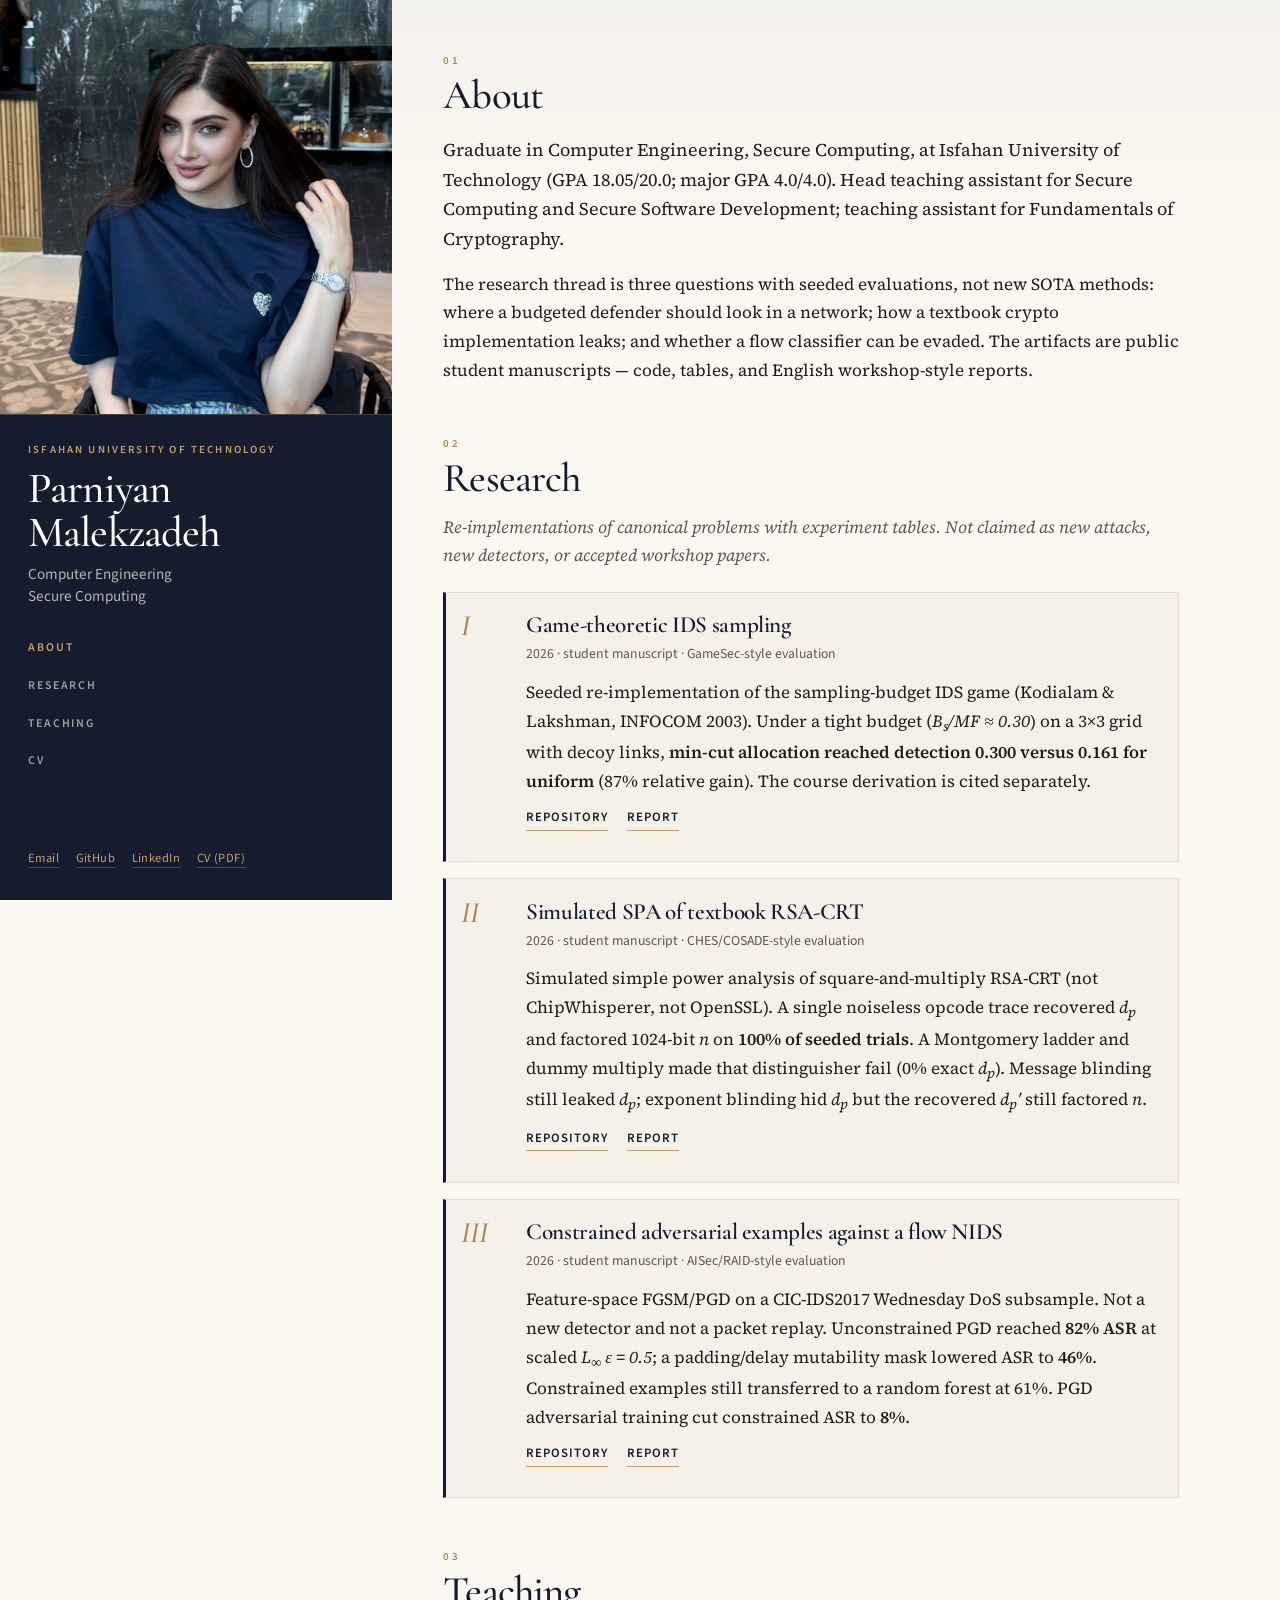
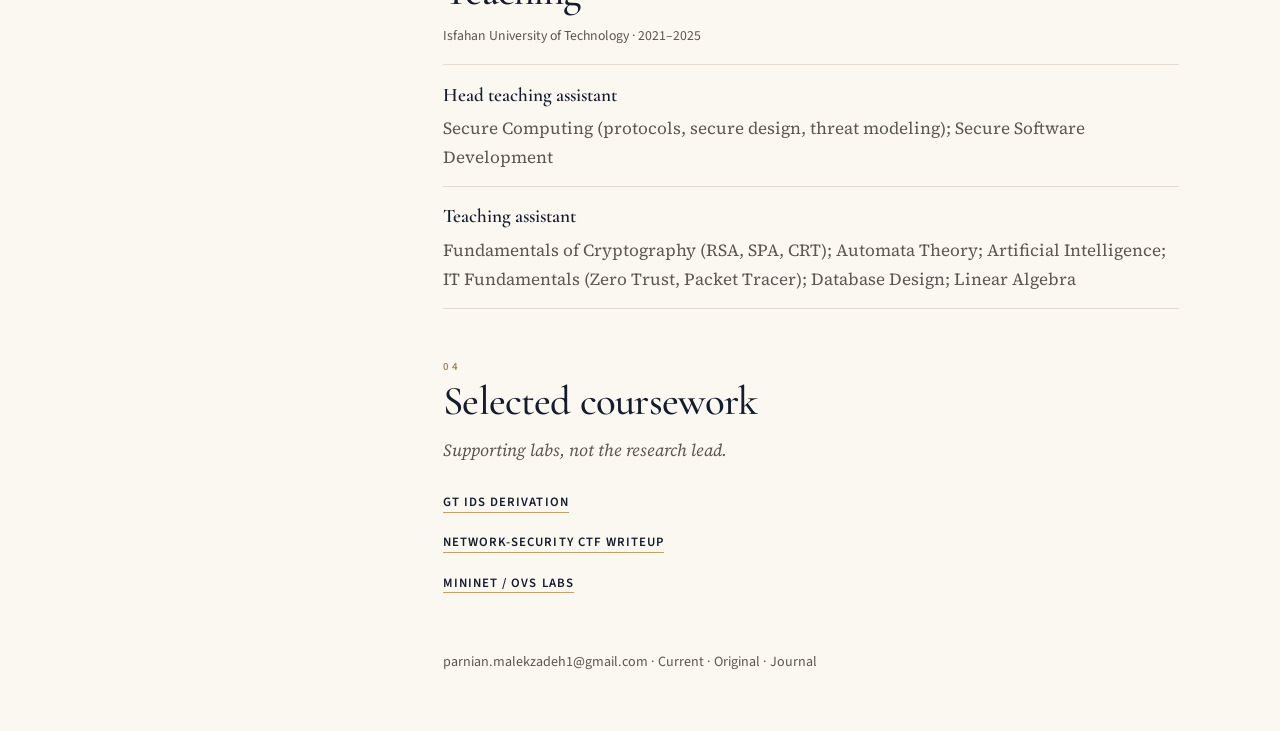
==== folio/index.html @ 90ff2d9d "Publish every homepage layout under its own path. Keep the current page at the root and leave the ea" ====
<!DOCTYPE html>
<html lang="en">
<head>
  <meta charset="utf-8">
  <meta name="viewport" content="width=device-width, initial-scale=1">
  <title>Parniyan Malekzadeh</title>
  <meta name="description" content="B.Sc. Computer Engineering (Secure Computing), Isfahan University of Technology. Research on budgeted IDS sampling, simulated SPA of RSA-CRT, and constrained adversarial examples against flow NIDS.">
  <meta name="robots" content="noindex">
  <link rel="canonical" href="https://parmalvar.github.io/folio/">
  <link rel="icon" href="favicon.svg" type="image/svg+xml">
  <link rel="preload" as="image" href="assets/portrait.jpg">
  <link rel="preload" href="assets/fonts/cormorant-garamond-500.woff2" as="font" type="font/woff2" crossorigin>
  <link rel="preload" href="assets/fonts/source-serif-4-400.woff2" as="font" type="font/woff2" crossorigin>
  <meta name="theme-color" content="#141c2e">
  <meta property="og:title" content="Parniyan Malekzadeh">
  <meta property="og:description" content="Network security and applied cryptography. Seeded evaluations, not new SOTA methods.">
  <meta property="og:url" content="https://parmalvar.github.io/folio/">
  <meta property="og:type" content="profile">
  <meta property="og:image" content="https://parmalvar.github.io/folio/assets/portrait.jpg">
  <link rel="stylesheet" href="styles.css">
  <script type="application/ld+json">
  {
    "@context": "https://schema.org",
    "@type": "Person",
    "name": "Parniyan Malekzadeh",
    "alternateName": "Parniyan Malekzadeh Varnousfaderani",
    "url": "https://parmalvar.github.io/",
    "image": "https://parmalvar.github.io/assets/portrait.jpg",
    "email": "mailto:parnian.malekzadeh1@gmail.com",
    "affiliation": {
      "@type": "CollegeOrUniversity",
      "name": "Isfahan University of Technology"
    },
    "sameAs": [
      "https://github.com/parmalvar",
      "https://www.linkedin.com/in/parniyanmalekzadeh"
    ]
  }
  </script>
</head>
<body>
  <a class="skip" href="#main">Skip to content</a>

  <div class="shell">
    <aside class="identity">
      <header class="mobile-bar">
        <a class="brand" href="#top">Parniyan Malekzadeh</a>
        <button class="nav-toggle" type="button" aria-expanded="false" aria-controls="site-nav">Menu</button>
      </header>

      <figure class="portrait" id="top">
        <img src="assets/portrait.jpg" width="640" height="640" alt="Portrait of Parniyan Malekzadeh">
      </figure>

      <div class="identity-body">
        <p class="kicker">Isfahan University of Technology</p>
        <h1>Parniyan Malekzadeh</h1>
        <p class="subtitle">Computer Engineering<br>Secure Computing</p>

        <nav id="site-nav" aria-label="Primary">
          <ul>
            <li><a href="#about">About</a></li>
            <li><a href="#research">Research</a></li>
            <li><a href="#teaching">Teaching</a></li>
            <li><a href="files/Parniyan_Malekzadeh_CV.pdf">CV</a></li>
          </ul>
        </nav>

        <ul class="contact">
          <li><a href="mailto:parnian.malekzadeh1@gmail.com">Email</a></li>
          <li><a href="https://github.com/parmalvar">GitHub</a></li>
          <li><a href="https://www.linkedin.com/in/parniyanmalekzadeh">LinkedIn</a></li>
          <li><a href="files/Parniyan_Malekzadeh_CV.pdf">CV (PDF)</a></li>
        </ul>
      </div>
    </aside>

    <div class="manuscript">
      <main id="main">
        <section id="about">
          <p class="section-index">01</p>
          <h2>About</h2>
          <p class="lead">
            Graduate in Computer Engineering, Secure Computing, at Isfahan University of Technology
            (GPA 18.05/20.0; major GPA 4.0/4.0). Head teaching assistant for Secure Computing and
            Secure Software Development; teaching assistant for Fundamentals of Cryptography.
          </p>
          <p>
            The research thread is three questions with seeded evaluations, not new SOTA methods:
            where a budgeted defender should look in a network; how a textbook crypto implementation
            leaks; and whether a flow classifier can be evaded. The artifacts are public student
            manuscripts — code, tables, and English workshop-style reports.
          </p>
        </section>

        <section id="research">
          <p class="section-index">02</p>
          <h2>Research</h2>
          <p class="note">
            Re-implementations of canonical problems with experiment tables. Not claimed as new
            attacks, new detectors, or accepted workshop papers.
          </p>

          <article class="entry">
            <p class="folio" aria-hidden="true">I</p>
            <div>
              <h3>Game-theoretic IDS sampling</h3>
              <p class="meta">2026 · student manuscript · GameSec-style evaluation</p>
              <p>
                Seeded re-implementation of the sampling-budget IDS game (Kodialam &amp; Lakshman, INFOCOM 2003).
                Under a tight budget (<em>B<sub>s</sub>/MF ≈ 0.30</em>) on a 3×3 grid with decoy links,
                <strong>min-cut allocation reached detection 0.300 versus 0.161 for uniform</strong>
                (87% relative gain). The course derivation is cited separately.
              </p>
              <p class="links">
                <a href="https://github.com/parmalvar/IDS-Sampling-Game">Repository</a>
                <a href="https://github.com/parmalvar/IDS-Sampling-Game/blob/main/report/report.pdf">Report</a>
              </p>
            </div>
          </article>

          <article class="entry">
            <p class="folio" aria-hidden="true">II</p>
            <div>
              <h3>Simulated SPA of textbook RSA-CRT</h3>
              <p class="meta">2026 · student manuscript · CHES/COSADE-style evaluation</p>
              <p>
                Simulated simple power analysis of square-and-multiply RSA-CRT (not ChipWhisperer, not OpenSSL).
                A single noiseless opcode trace recovered <em>d<sub>p</sub></em> and factored 1024-bit <em>n</em> on
                <strong>100% of seeded trials</strong>. A Montgomery ladder and dummy multiply made that
                distinguisher fail (0% exact <em>d<sub>p</sub></em>). Message blinding still leaked <em>d<sub>p</sub></em>;
                exponent blinding hid <em>d<sub>p</sub></em> but the recovered <em>d<sub>p</sub>′</em> still factored <em>n</em>.
              </p>
              <p class="links">
                <a href="https://github.com/parmalvar/RSA-CRT-SPA">Repository</a>
                <a href="https://github.com/parmalvar/RSA-CRT-SPA/blob/main/report/report.pdf">Report</a>
              </p>
            </div>
          </article>

          <article class="entry">
            <p class="folio" aria-hidden="true">III</p>
            <div>
              <h3>Constrained adversarial examples against a flow NIDS</h3>
              <p class="meta">2026 · student manuscript · AISec/RAID-style evaluation</p>
              <p>
                Feature-space FGSM/PGD on a CIC-IDS2017 Wednesday DoS subsample. Not a new detector and
                not a packet replay. Unconstrained PGD reached <strong>82% ASR</strong> at scaled
                <em>L<sub>∞</sub> ε = 0.5</em>; a padding/delay mutability mask lowered ASR to
                <strong>46%</strong>. Constrained examples still transferred to a random forest at 61%.
                PGD adversarial training cut constrained ASR to <strong>8%</strong>.
              </p>
              <p class="links">
                <a href="https://github.com/parmalvar/Adversarial-Flow-NIDS">Repository</a>
                <a href="https://github.com/parmalvar/Adversarial-Flow-NIDS/blob/main/report/report.pdf">Report</a>
              </p>
            </div>
          </article>
        </section>

        <section id="teaching">
          <p class="section-index">03</p>
          <h2>Teaching</h2>
          <p class="meta teaching-place">Isfahan University of Technology · 2021–2025</p>
          <ul class="roles">
            <li>
              <span class="role-name">Head teaching assistant</span>
              <span class="role-detail">Secure Computing (protocols, secure design, threat modeling); Secure Software Development</span>
            </li>
            <li>
              <span class="role-name">Teaching assistant</span>
              <span class="role-detail">Fundamentals of Cryptography (RSA, SPA, CRT); Automata Theory; Artificial Intelligence; IT Fundamentals (Zero Trust, Packet Tracer); Database Design; Linear Algebra</span>
            </li>
          </ul>
        </section>

        <section id="coursework">
          <p class="section-index">04</p>
          <h2>Selected coursework</h2>
          <p class="note">Supporting labs, not the research lead.</p>
          <ul class="course-links">
            <li><a href="https://github.com/parmalvar/Game-Theoretic-Network-IDS">GT IDS derivation</a></li>
            <li><a href="https://github.com/parmalvar/NetSec-CTF-Writeup">Network-security CTF writeup</a></li>
            <li><a href="https://github.com/parmalvar/Mininet-OVS-Projects">Mininet / OVS labs</a></li>
          </ul>
        </section>
      </main>

      <footer class="site-footer">
        <p>
          <a href="mailto:parnian.malekzadeh1@gmail.com">parnian.malekzadeh1@gmail.com</a>
          <span aria-hidden="true"> · </span>
          <a href="../">Current</a>
          <span aria-hidden="true"> · </span>
          <a href="../original/">Original</a>
          <span aria-hidden="true"> · </span>
          <a href="../journal/">Journal</a>
        </p>
      </footer>
    </div>
  </div>
  <script src="script.js"></script>
</body>
</html>
---- folio/styles.css ----
/* Faculty folio: navy identity rail, ivory manuscript. */

@font-face {
  font-family: "Cormorant Garamond";
  src: url("assets/fonts/cormorant-garamond-500.woff2") format("woff2");
  font-weight: 500;
  font-style: normal;
  font-display: swap;
}

@font-face {
  font-family: "Cormorant Garamond";
  src: url("assets/fonts/cormorant-garamond-600.woff2") format("woff2");
  font-weight: 600;
  font-style: normal;
  font-display: swap;
}

@font-face {
  font-family: "Cormorant Garamond";
  src: url("assets/fonts/cormorant-garamond-500-italic.woff2") format("woff2");
  font-weight: 500;
  font-style: italic;
  font-display: swap;
}

@font-face {
  font-family: "Source Serif 4";
  src: url("assets/fonts/source-serif-4-400.woff2") format("woff2");
  font-weight: 400;
  font-style: normal;
  font-display: swap;
}

@font-face {
  font-family: "Source Serif 4";
  src: url("assets/fonts/source-serif-4-400-italic.woff2") format("woff2");
  font-weight: 400;
  font-style: italic;
  font-display: swap;
}

@font-face {
  font-family: "Source Serif 4";
  src: url("assets/fonts/source-serif-4-600.woff2") format("woff2");
  font-weight: 600;
  font-style: normal;
  font-display: swap;
}

@font-face {
  font-family: "Source Sans 3";
  src: url("assets/fonts/source-sans-3-400.woff2") format("woff2");
  font-weight: 400;
  font-style: normal;
  font-display: swap;
}

@font-face {
  font-family: "Source Sans 3";
  src: url("assets/fonts/source-sans-3-600.woff2") format("woff2");
  font-weight: 600;
  font-style: normal;
  font-display: swap;
}

:root {
  --navy: #141c2e;
  --navy-mid: #1c2740;
  --brass: #c4a06a;
  --brass-dim: #a6854e;
  --ivory: #f6f1e8;
  --paper: #fbf8f2;
  --ink: #1f1c18;
  --muted: #5c564d;
  --rule: #e4dbce;
  --display: "Cormorant Garamond", "Iowan Old Style", Palatino, Georgia, serif;
  --serif: "Source Serif 4", "Iowan Old Style", Georgia, serif;
  --sans: "Source Sans 3", "Segoe UI", sans-serif;
}

*,
*::before,
*::after {
  box-sizing: border-box;
}

html {
  scroll-behavior: smooth;
}

@media (prefers-reduced-motion: reduce) {
  html {
    scroll-behavior: auto;
  }

  * {
    animation: none !important;
    transition: none !important;
  }
}

body {
  margin: 0;
  color: var(--ink);
  background: var(--navy);
  font-family: var(--serif);
  font-size: 1.0625rem;
  line-height: 1.7;
}

h1,
h2,
h3,
.folio,
.brand {
  font-family: var(--display);
  font-weight: 500;
}

h2 {
  font-size: clamp(2rem, 4vw, 2.55rem);
  letter-spacing: -0.02em;
  line-height: 1.1;
  color: var(--navy);
  margin: 0 0 1.1rem;
}

h3 {
  font-size: 1.45rem;
  font-weight: 600;
  letter-spacing: -0.015em;
  line-height: 1.25;
  color: var(--navy);
  margin: 0 0 0.2rem;
}

p {
  margin: 0 0 1rem;
}

a {
  color: var(--navy);
  text-underline-offset: 0.18em;
}

a:hover {
  color: var(--brass-dim);
}

a:focus-visible,
.nav-toggle:focus-visible {
  outline: 2px solid var(--brass);
  outline-offset: 3px;
}

.skip {
  position: absolute;
  left: 0.6rem;
  top: -3rem;
  background: var(--brass);
  color: var(--navy);
  padding: 0.4rem 0.7rem;
  z-index: 30;
  font-family: var(--sans);
}

.skip:focus {
  top: 0.6rem;
}

.shell {
  display: grid;
  grid-template-columns: minmax(20rem, 24.5rem) minmax(0, 1fr);
  min-height: 100vh;
  max-width: 92rem;
  margin: 0 auto;
  background: var(--paper);
}

.identity {
  background: var(--navy);
  color: var(--ivory);
  display: flex;
  flex-direction: column;
  position: sticky;
  top: 0;
  height: 100vh;
  overflow: auto;
  -webkit-font-smoothing: antialiased;
}

.mobile-bar {
  display: none;
}

.portrait {
  margin: 0;
  height: min(28rem, 46vh);
  min-height: 15rem;
  overflow: hidden;
  background: var(--navy-mid);
}

.portrait img {
  width: 100%;
  height: 100%;
  object-fit: cover;
  object-position: center 10%;
  display: block;
  filter: saturate(0.88) contrast(1.06);
}

.identity-body {
  padding: 1.6rem 1.75rem 1.8rem;
  display: flex;
  flex-direction: column;
  flex: 1;
  border-top: 1px solid rgba(196, 160, 106, 0.28);
}

.kicker {
  margin: 0;
  font-family: var(--sans);
  font-size: 0.68rem;
  font-weight: 600;
  letter-spacing: 0.2em;
  text-transform: uppercase;
  color: var(--brass);
}

.identity h1 {
  font-size: clamp(2.15rem, 4vw, 2.7rem);
  line-height: 1.02;
  letter-spacing: -0.02em;
  color: #fff;
  margin: 0.45rem 0 0.55rem;
}

.subtitle {
  margin: 0 0 1.5rem;
  font-family: var(--sans);
  font-size: 0.95rem;
  font-weight: 400;
  line-height: 1.45;
  color: rgba(246, 241, 232, 0.72);
}

#site-nav ul,
.contact,
.roles,
.course-links {
  list-style: none;
  margin: 0;
  padding: 0;
}

#site-nav ul {
  display: flex;
  flex-direction: column;
  gap: 0.55rem;
}

#site-nav a {
  font-family: var(--sans);
  font-size: 0.74rem;
  font-weight: 600;
  letter-spacing: 0.16em;
  text-transform: uppercase;
  text-decoration: none;
  color: rgba(246, 241, 232, 0.62);
}

#site-nav a:hover,
#site-nav a[aria-current="location"] {
  color: var(--brass);
}

.contact {
  margin-top: auto;
  padding-top: 1.6rem;
  display: flex;
  flex-wrap: wrap;
  gap: 0.35rem 1rem;
}

.contact a {
  font-family: var(--sans);
  font-size: 0.78rem;
  letter-spacing: 0.04em;
  color: var(--brass);
  text-decoration: none;
  border-bottom: 1px solid rgba(196, 160, 106, 0.35);
}

.contact a:hover {
  border-bottom-color: var(--brass);
  color: #e8d5b0;
}

.manuscript {
  background:
    linear-gradient(180deg, rgba(20, 28, 46, 0.035), transparent 12rem),
    var(--paper);
  padding: 3.25rem clamp(1.6rem, 4vw, 4.5rem) 2.5rem;
  min-width: 0;
}

.manuscript main {
  max-width: 46rem;
}

section {
  margin: 0 0 3.1rem;
  scroll-margin-top: 1.5rem;
}

.section-index {
  margin: 0 0 0.15rem;
  font-family: var(--sans);
  font-size: 0.68rem;
  font-weight: 600;
  letter-spacing: 0.28em;
  text-transform: uppercase;
  color: var(--brass-dim);
}

.lead {
  font-size: 1.12rem;
  line-height: 1.65;
}

.note {
  color: var(--muted);
  font-style: italic;
  margin: -0.35rem 0 1.35rem;
}

.entry {
  display: grid;
  grid-template-columns: 3.1rem minmax(0, 1fr);
  gap: 0.2rem 1rem;
  margin: 0 0 1rem;
  padding: 1.15rem 1.2rem 1.2rem 0.9rem;
  background: var(--ivory);
  border: 1px solid var(--rule);
  border-left: 3px solid var(--navy);
}

.folio {
  margin: 0.15rem 0 0;
  font-size: 1.85rem;
  font-style: italic;
  line-height: 1;
  color: var(--brass-dim);
}

.meta {
  margin: 0 0 0.65rem;
  font-family: var(--sans);
  font-size: 0.86rem;
  color: var(--muted);
  font-style: normal;
}

.entry p {
  margin: 0 0 0.7rem;
}

.links {
  display: flex;
  flex-wrap: wrap;
  gap: 0.35rem 1.15rem;
  margin: 0.15rem 0 0;
}

.links a,
.course-links a {
  font-family: var(--sans);
  font-size: 0.8rem;
  font-weight: 600;
  letter-spacing: 0.08em;
  text-transform: uppercase;
  text-decoration: none;
  color: var(--navy);
  border-bottom: 1px solid var(--brass);
  padding-bottom: 0.05rem;
}

.links a:hover,
.course-links a:hover {
  color: var(--brass-dim);
}

.teaching-place {
  margin: -0.4rem 0 1rem;
}

.roles li {
  display: grid;
  gap: 0.2rem;
  padding: 0.85rem 0;
  border-top: 1px solid var(--rule);
}

.roles li:last-child {
  border-bottom: 1px solid var(--rule);
}

.role-name {
  font-family: var(--display);
  font-size: 1.2rem;
  font-weight: 600;
  color: var(--navy);
}

.role-detail {
  color: var(--muted);
}

.course-links {
  display: flex;
  flex-direction: column;
  gap: 0.7rem;
}

.site-footer {
  max-width: 46rem;
  padding-top: 0.4rem;
  color: var(--muted);
  font-family: var(--sans);
  font-size: 0.88rem;
}

.site-footer a {
  color: var(--muted);
  text-decoration: none;
}

.site-footer a:hover {
  color: var(--navy);
}

.nav-toggle {
  background: transparent;
  border: 1px solid rgba(196, 160, 106, 0.55);
  color: var(--ivory);
  padding: 0.28rem 0.6rem;
  font-family: var(--sans);
  font-size: 0.72rem;
  font-weight: 600;
  letter-spacing: 0.14em;
  text-transform: uppercase;
  cursor: pointer;
}

.brand {
  color: #fff;
  text-decoration: none;
  font-size: 1.35rem;
  letter-spacing: -0.02em;
}

.brand:hover {
  color: var(--brass);
}

@media (max-width: 860px) {
  .shell {
    grid-template-columns: 1fr;
  }

  .identity {
    position: relative;
    height: auto;
    overflow: visible;
  }

  .identity-body {
    display: contents;
  }

  .mobile-bar {
    display: flex;
    align-items: center;
    justify-content: space-between;
    gap: 1rem;
    order: 0;
    position: sticky;
    top: 0;
    z-index: 20;
    padding: 0.7rem 1.15rem;
    background: var(--navy);
    border-bottom: 1px solid rgba(196, 160, 106, 0.25);
  }

  #site-nav {
    order: 1;
    display: none;
    margin: 0;
    padding: 0.85rem 1.2rem 1rem;
    background: var(--navy-mid);
    border-bottom: 1px solid rgba(196, 160, 106, 0.22);
  }

  #site-nav.is-open {
    display: block;
  }

  .portrait {
    order: 2;
  }

  .kicker,
  .identity h1,
  .subtitle,
  .contact {
    order: 3;
  }

  .kicker,
  .subtitle,
  .contact {
    padding-left: 1.25rem;
    padding-right: 1.25rem;
  }

  .kicker {
    padding-top: 1.35rem;
  }

  .contact {
    padding-bottom: 1.4rem;
    margin-top: 1rem;
  }

  .identity h1 {
    display: none;
  }

  .portrait {
    height: min(22rem, 58vw);
  }

  .manuscript {
    padding: 2rem 1.25rem 2.2rem;
  }

  .entry {
    grid-template-columns: 2.2rem minmax(0, 1fr);
    padding: 1rem 0.9rem 1.05rem 0.7rem;
  }
}

@media print {
  .mobile-bar,
  .nav-toggle,
  .skip,
  #site-nav {
    display: none !important;
  }

  body,
  .shell,
  .identity,
  .manuscript {
    background: #fff;
    color: #000;
  }

  .identity {
    position: static;
    height: auto;
    display: grid;
    grid-template-columns: 8rem 1fr;
    color: #000;
  }

  .identity h1,
  .kicker,
  .subtitle,
  .contact a {
    color: #000;
  }

  .identity h1 {
    display: block;
  }

  .portrait {
    height: 8rem;
  }
}
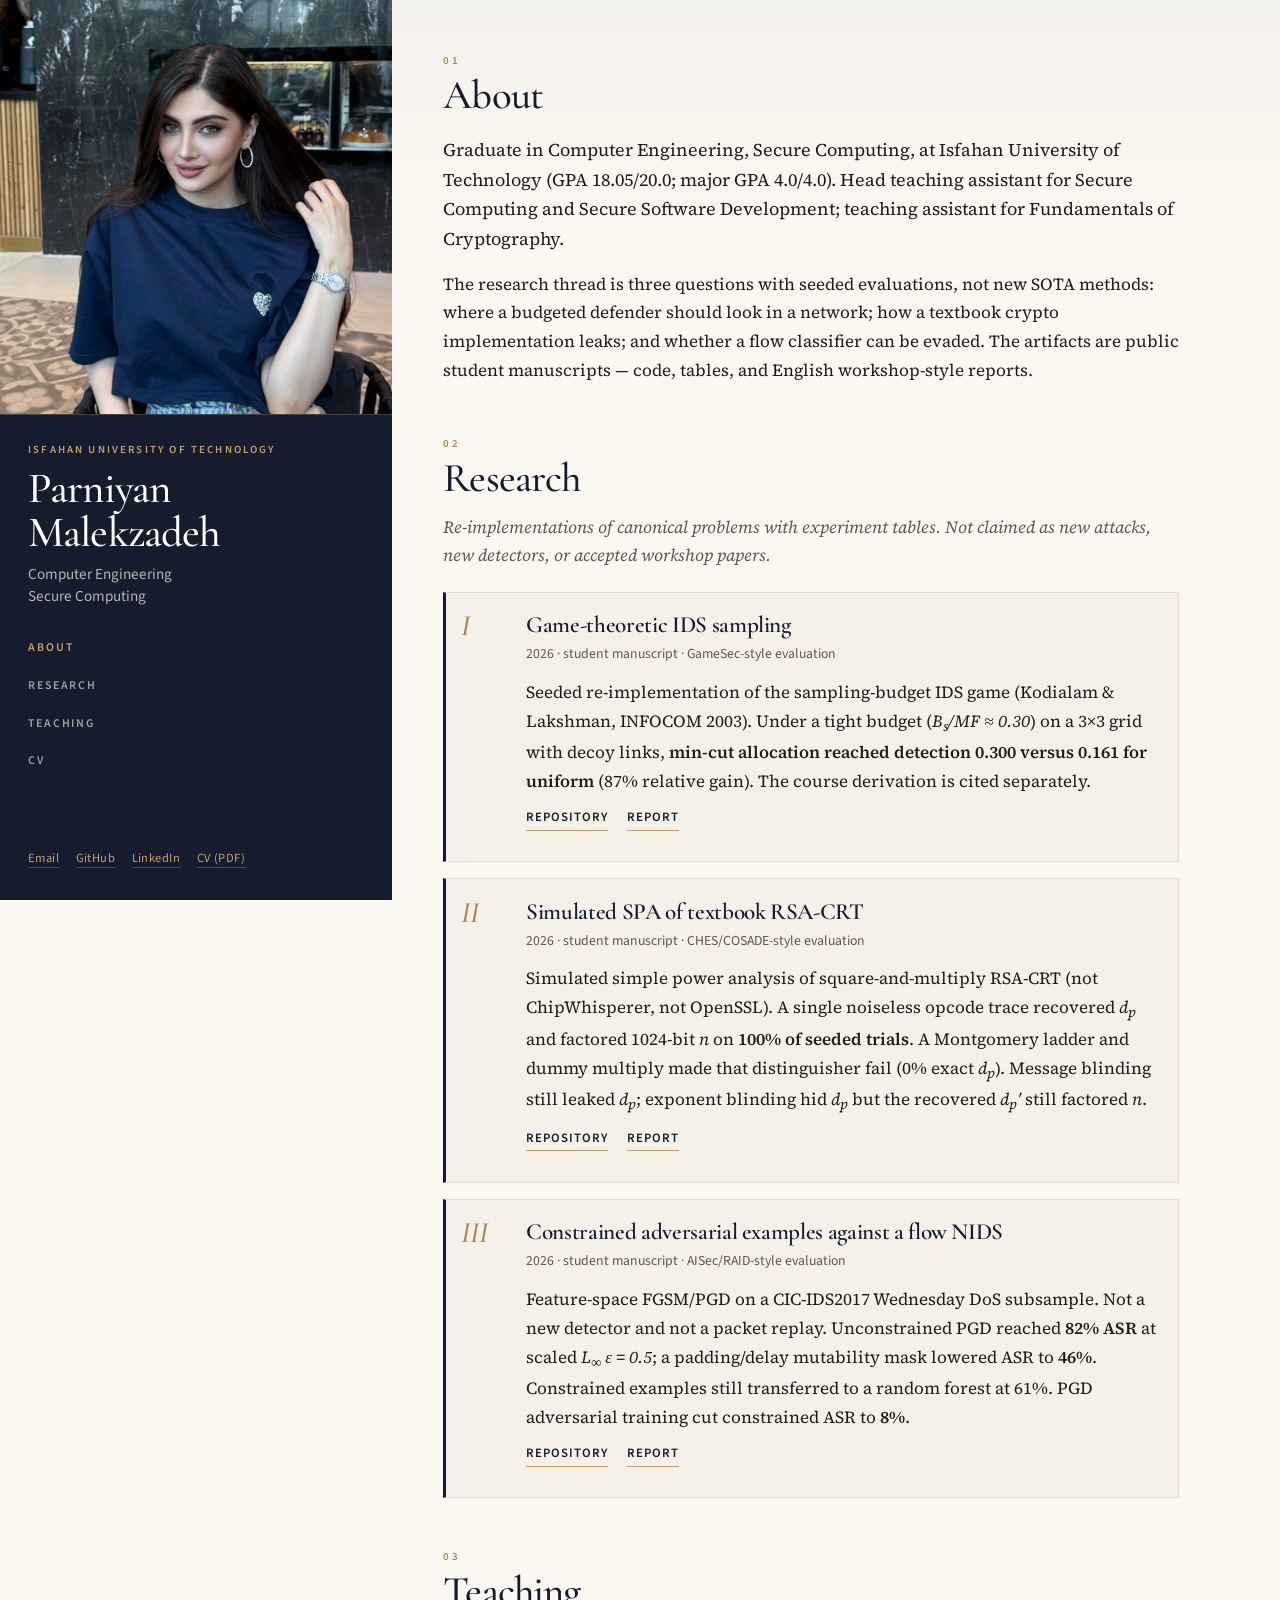
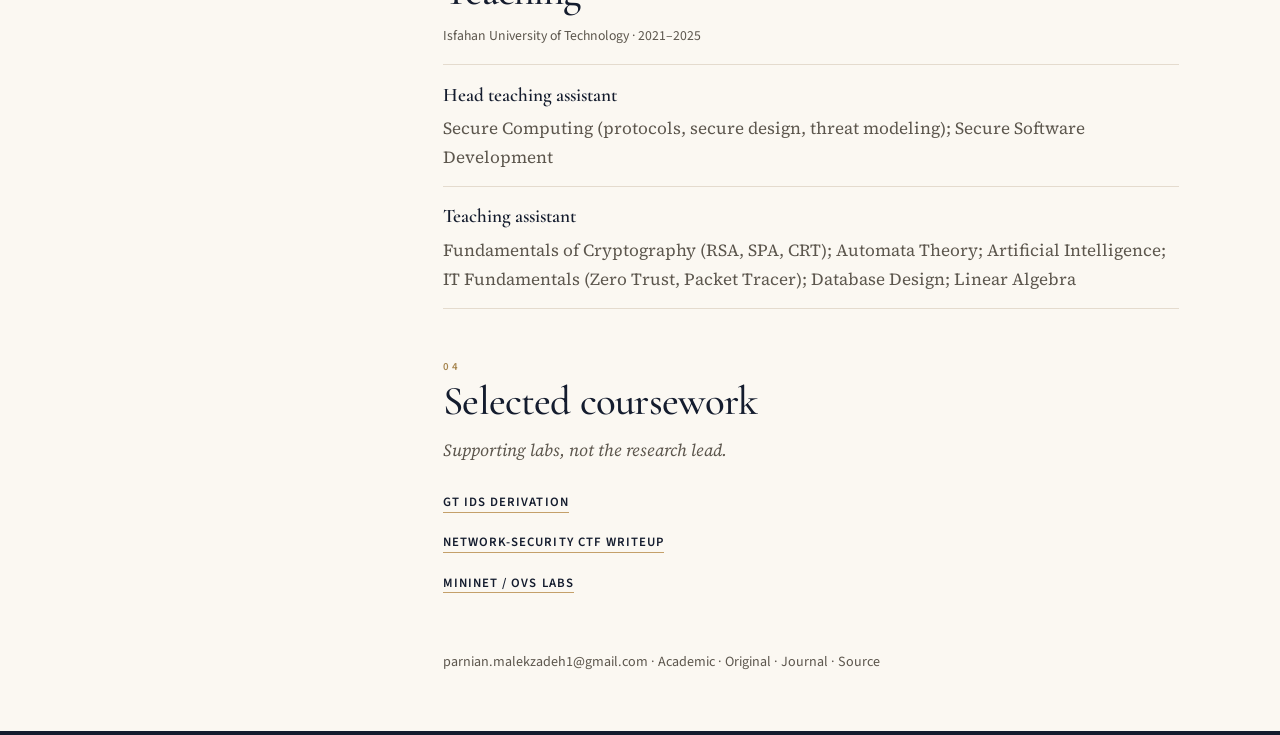
==== commit 510612fc: "Make the navy folio the homepage. Keep the previous academic layout at /academic." ====
--- a/folio/index.html
+++ b/folio/index.html
@@ -2,203 +2,12 @@
 <html lang="en">
 <head>
   <meta charset="utf-8">
-  <meta name="viewport" content="width=device-width, initial-scale=1">
-  <title>Parniyan Malekzadeh</title>
-  <meta name="description" content="B.Sc. Computer Engineering (Secure Computing), Isfahan University of Technology. Research on budgeted IDS sampling, simulated SPA of RSA-CRT, and constrained adversarial examples against flow NIDS.">
   <meta name="robots" content="noindex">
-  <link rel="canonical" href="https://parmalvar.github.io/folio/">
-  <link rel="icon" href="favicon.svg" type="image/svg+xml">
-  <link rel="preload" as="image" href="assets/portrait.jpg">
-  <link rel="preload" href="assets/fonts/cormorant-garamond-500.woff2" as="font" type="font/woff2" crossorigin>
-  <link rel="preload" href="assets/fonts/source-serif-4-400.woff2" as="font" type="font/woff2" crossorigin>
-  <meta name="theme-color" content="#141c2e">
-  <meta property="og:title" content="Parniyan Malekzadeh">
-  <meta property="og:description" content="Network security and applied cryptography. Seeded evaluations, not new SOTA methods.">
-  <meta property="og:url" content="https://parmalvar.github.io/folio/">
-  <meta property="og:type" content="profile">
-  <meta property="og:image" content="https://parmalvar.github.io/folio/assets/portrait.jpg">
-  <link rel="stylesheet" href="styles.css">
-  <script type="application/ld+json">
-  {
-    "@context": "https://schema.org",
-    "@type": "Person",
-    "name": "Parniyan Malekzadeh",
-    "alternateName": "Parniyan Malekzadeh Varnousfaderani",
-    "url": "https://parmalvar.github.io/",
-    "image": "https://parmalvar.github.io/assets/portrait.jpg",
-    "email": "mailto:parnian.malekzadeh1@gmail.com",
-    "affiliation": {
-      "@type": "CollegeOrUniversity",
-      "name": "Isfahan University of Technology"
-    },
-    "sameAs": [
-      "https://github.com/parmalvar",
-      "https://www.linkedin.com/in/parniyanmalekzadeh"
-    ]
-  }
-  </script>
+  <meta http-equiv="refresh" content="0; url=../">
+  <link rel="canonical" href="https://parmalvar.github.io/">
+  <title>Redirecting</title>
 </head>
 <body>
-  <a class="skip" href="#main">Skip to content</a>
-
-  <div class="shell">
-    <aside class="identity">
-      <header class="mobile-bar">
-        <a class="brand" href="#top">Parniyan Malekzadeh</a>
-        <button class="nav-toggle" type="button" aria-expanded="false" aria-controls="site-nav">Menu</button>
-      </header>
-
-      <figure class="portrait" id="top">
-        <img src="assets/portrait.jpg" width="640" height="640" alt="Portrait of Parniyan Malekzadeh">
-      </figure>
-
-      <div class="identity-body">
-        <p class="kicker">Isfahan University of Technology</p>
-        <h1>Parniyan Malekzadeh</h1>
-        <p class="subtitle">Computer Engineering<br>Secure Computing</p>
-
-        <nav id="site-nav" aria-label="Primary">
-          <ul>
-            <li><a href="#about">About</a></li>
-            <li><a href="#research">Research</a></li>
-            <li><a href="#teaching">Teaching</a></li>
-            <li><a href="files/Parniyan_Malekzadeh_CV.pdf">CV</a></li>
-          </ul>
-        </nav>
-
-        <ul class="contact">
-          <li><a href="mailto:parnian.malekzadeh1@gmail.com">Email</a></li>
-          <li><a href="https://github.com/parmalvar">GitHub</a></li>
-          <li><a href="https://www.linkedin.com/in/parniyanmalekzadeh">LinkedIn</a></li>
-          <li><a href="files/Parniyan_Malekzadeh_CV.pdf">CV (PDF)</a></li>
-        </ul>
-      </div>
-    </aside>
-
-    <div class="manuscript">
-      <main id="main">
-        <section id="about">
-          <p class="section-index">01</p>
-          <h2>About</h2>
-          <p class="lead">
-            Graduate in Computer Engineering, Secure Computing, at Isfahan University of Technology
-            (GPA 18.05/20.0; major GPA 4.0/4.0). Head teaching assistant for Secure Computing and
-            Secure Software Development; teaching assistant for Fundamentals of Cryptography.
-          </p>
-          <p>
-            The research thread is three questions with seeded evaluations, not new SOTA methods:
-            where a budgeted defender should look in a network; how a textbook crypto implementation
-            leaks; and whether a flow classifier can be evaded. The artifacts are public student
-            manuscripts — code, tables, and English workshop-style reports.
-          </p>
-        </section>
-
-        <section id="research">
-          <p class="section-index">02</p>
-          <h2>Research</h2>
-          <p class="note">
-            Re-implementations of canonical problems with experiment tables. Not claimed as new
-            attacks, new detectors, or accepted workshop papers.
-          </p>
-
-          <article class="entry">
-            <p class="folio" aria-hidden="true">I</p>
-            <div>
-              <h3>Game-theoretic IDS sampling</h3>
-              <p class="meta">2026 · student manuscript · GameSec-style evaluation</p>
-              <p>
-                Seeded re-implementation of the sampling-budget IDS game (Kodialam &amp; Lakshman, INFOCOM 2003).
-                Under a tight budget (<em>B<sub>s</sub>/MF ≈ 0.30</em>) on a 3×3 grid with decoy links,
-                <strong>min-cut allocation reached detection 0.300 versus 0.161 for uniform</strong>
-                (87% relative gain). The course derivation is cited separately.
-              </p>
-              <p class="links">
-                <a href="https://github.com/parmalvar/IDS-Sampling-Game">Repository</a>
-                <a href="https://github.com/parmalvar/IDS-Sampling-Game/blob/main/report/report.pdf">Report</a>
-              </p>
-            </div>
-          </article>
-
-          <article class="entry">
-            <p class="folio" aria-hidden="true">II</p>
-            <div>
-              <h3>Simulated SPA of textbook RSA-CRT</h3>
-              <p class="meta">2026 · student manuscript · CHES/COSADE-style evaluation</p>
-              <p>
-                Simulated simple power analysis of square-and-multiply RSA-CRT (not ChipWhisperer, not OpenSSL).
-                A single noiseless opcode trace recovered <em>d<sub>p</sub></em> and factored 1024-bit <em>n</em> on
-                <strong>100% of seeded trials</strong>. A Montgomery ladder and dummy multiply made that
-                distinguisher fail (0% exact <em>d<sub>p</sub></em>). Message blinding still leaked <em>d<sub>p</sub></em>;
-                exponent blinding hid <em>d<sub>p</sub></em> but the recovered <em>d<sub>p</sub>′</em> still factored <em>n</em>.
-              </p>
-              <p class="links">
-                <a href="https://github.com/parmalvar/RSA-CRT-SPA">Repository</a>
-                <a href="https://github.com/parmalvar/RSA-CRT-SPA/blob/main/report/report.pdf">Report</a>
-              </p>
-            </div>
-          </article>
-
-          <article class="entry">
-            <p class="folio" aria-hidden="true">III</p>
-            <div>
-              <h3>Constrained adversarial examples against a flow NIDS</h3>
-              <p class="meta">2026 · student manuscript · AISec/RAID-style evaluation</p>
-              <p>
-                Feature-space FGSM/PGD on a CIC-IDS2017 Wednesday DoS subsample. Not a new detector and
-                not a packet replay. Unconstrained PGD reached <strong>82% ASR</strong> at scaled
-                <em>L<sub>∞</sub> ε = 0.5</em>; a padding/delay mutability mask lowered ASR to
-                <strong>46%</strong>. Constrained examples still transferred to a random forest at 61%.
-                PGD adversarial training cut constrained ASR to <strong>8%</strong>.
-              </p>
-              <p class="links">
-                <a href="https://github.com/parmalvar/Adversarial-Flow-NIDS">Repository</a>
-                <a href="https://github.com/parmalvar/Adversarial-Flow-NIDS/blob/main/report/report.pdf">Report</a>
-              </p>
-            </div>
-          </article>
-        </section>
-
-        <section id="teaching">
-          <p class="section-index">03</p>
-          <h2>Teaching</h2>
-          <p class="meta teaching-place">Isfahan University of Technology · 2021–2025</p>
-          <ul class="roles">
-            <li>
-              <span class="role-name">Head teaching assistant</span>
-              <span class="role-detail">Secure Computing (protocols, secure design, threat modeling); Secure Software Development</span>
-            </li>
-            <li>
-              <span class="role-name">Teaching assistant</span>
-              <span class="role-detail">Fundamentals of Cryptography (RSA, SPA, CRT); Automata Theory; Artificial Intelligence; IT Fundamentals (Zero Trust, Packet Tracer); Database Design; Linear Algebra</span>
-            </li>
-          </ul>
-        </section>
-
-        <section id="coursework">
-          <p class="section-index">04</p>
-          <h2>Selected coursework</h2>
-          <p class="note">Supporting labs, not the research lead.</p>
-          <ul class="course-links">
-            <li><a href="https://github.com/parmalvar/Game-Theoretic-Network-IDS">GT IDS derivation</a></li>
-            <li><a href="https://github.com/parmalvar/NetSec-CTF-Writeup">Network-security CTF writeup</a></li>
-            <li><a href="https://github.com/parmalvar/Mininet-OVS-Projects">Mininet / OVS labs</a></li>
-          </ul>
-        </section>
-      </main>
-
-      <footer class="site-footer">
-        <p>
-          <a href="mailto:parnian.malekzadeh1@gmail.com">parnian.malekzadeh1@gmail.com</a>
-          <span aria-hidden="true"> · </span>
-          <a href="../">Current</a>
-          <span aria-hidden="true"> · </span>
-          <a href="../original/">Original</a>
-          <span aria-hidden="true"> · </span>
-          <a href="../journal/">Journal</a>
-        </p>
-      </footer>
-    </div>
-  </div>
-  <script src="script.js"></script>
+  <p><a href="../">This layout is now the homepage</a>.</p>
 </body>
 </html>
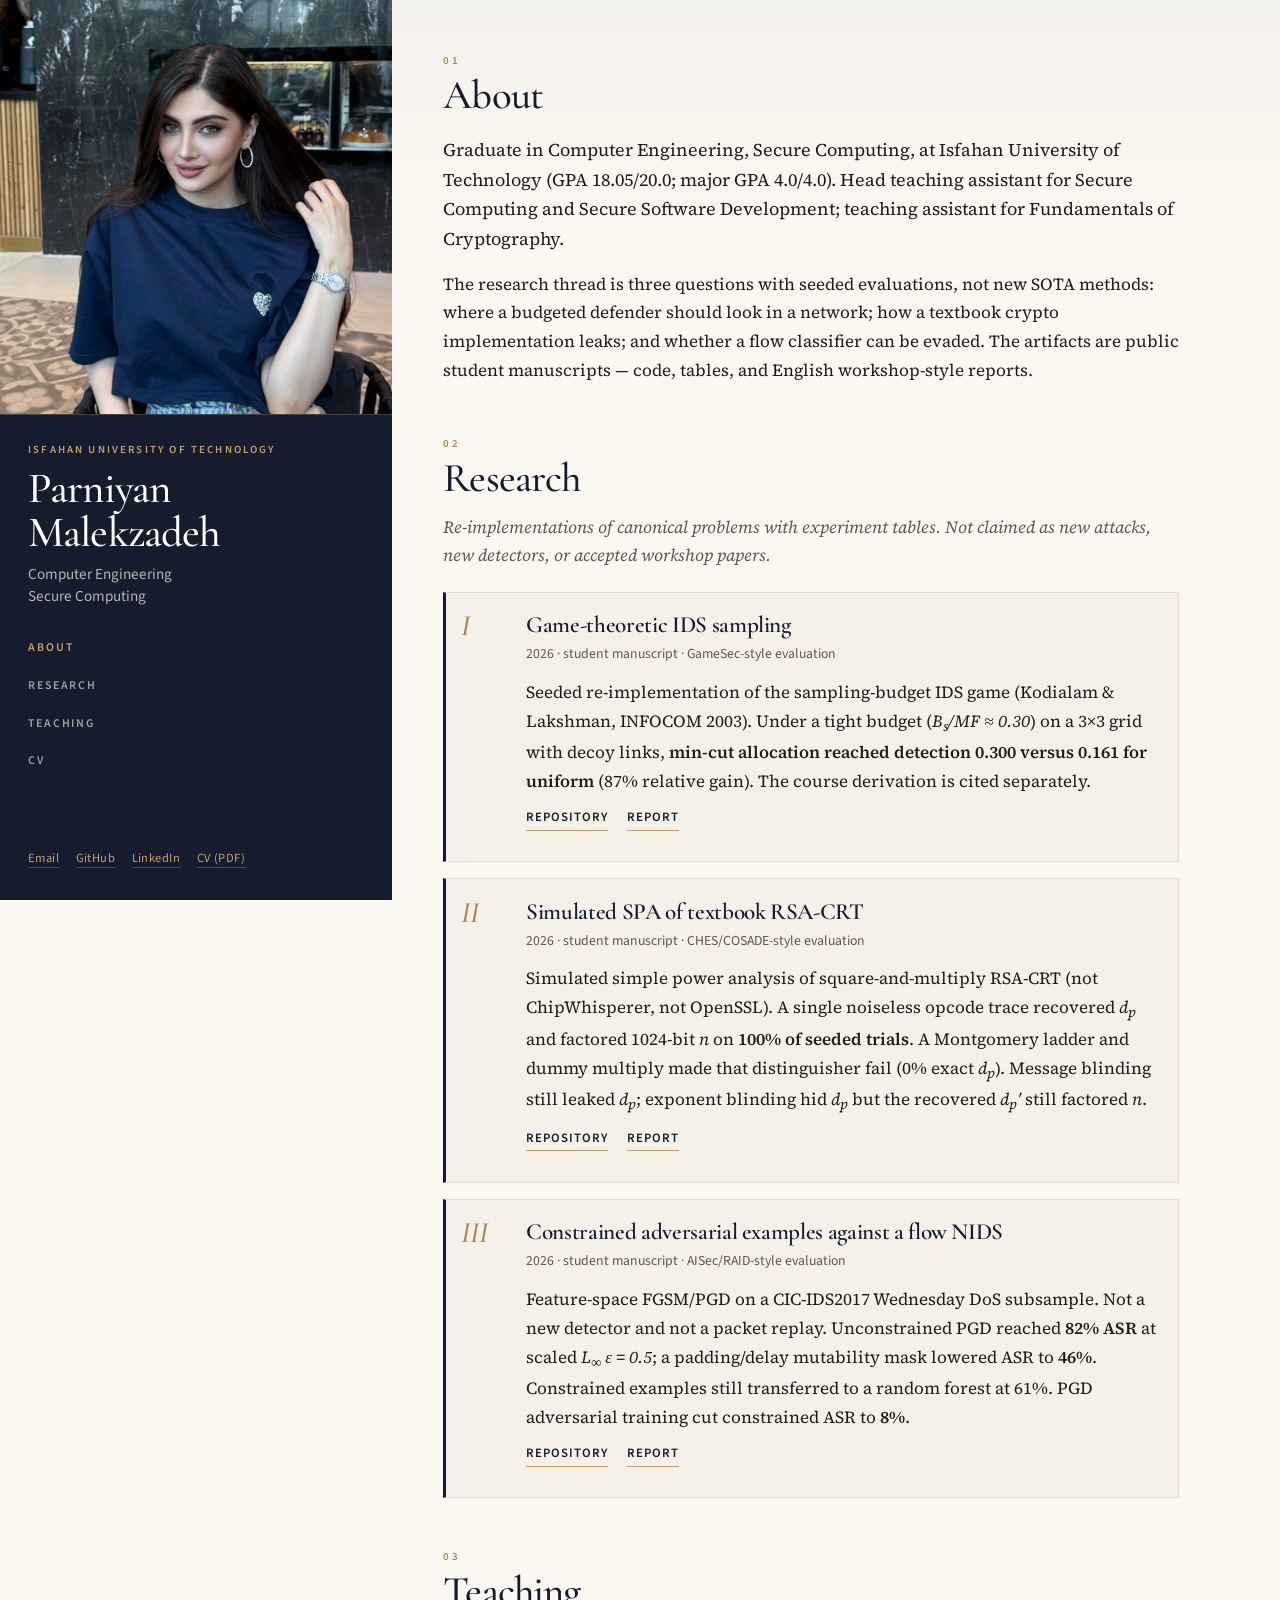
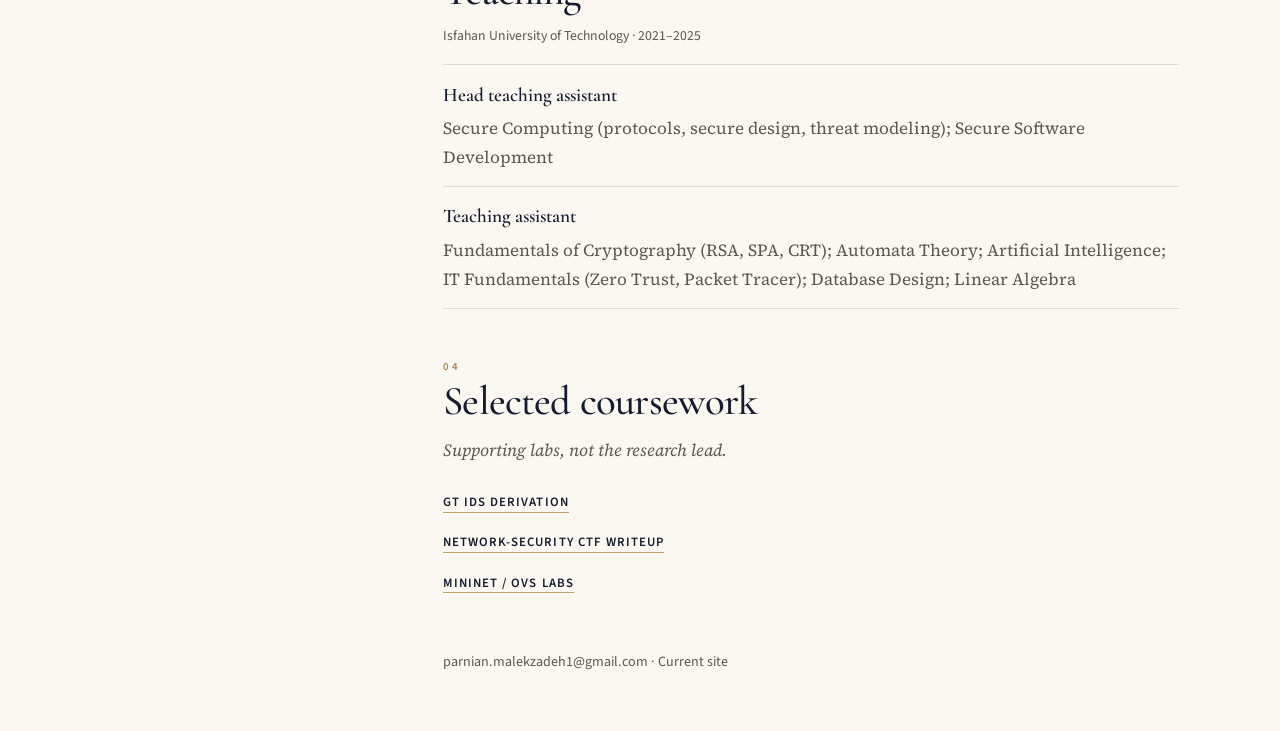
==== commit a39a9e2a: "Refresh academic homepage and sync final CV. Keep the previous folio layout at /folio as a backup." ====
--- a/folio/index.html
+++ b/folio/index.html
@@ -2,12 +2,199 @@
 <html lang="en">
 <head>
   <meta charset="utf-8">
+  <meta name="viewport" content="width=device-width, initial-scale=1">
+  <title>Parniyan Malekzadeh</title>
+  <meta name="description" content="B.Sc. Computer Engineering (Secure Computing), Isfahan University of Technology. Research on budgeted IDS sampling, simulated SPA of RSA-CRT, and constrained adversarial examples against flow NIDS.">
   <meta name="robots" content="noindex">
-  <meta http-equiv="refresh" content="0; url=../">
-  <link rel="canonical" href="https://parmalvar.github.io/">
-  <title>Redirecting</title>
+  <link rel="canonical" href="https://parmalvar.github.io/folio/">
+  <link rel="icon" href="favicon.svg" type="image/svg+xml">
+  <link rel="preload" as="image" href="assets/portrait.jpg">
+  <link rel="preload" href="assets/fonts/cormorant-garamond-500.woff2" as="font" type="font/woff2" crossorigin>
+  <link rel="preload" href="assets/fonts/source-serif-4-400.woff2" as="font" type="font/woff2" crossorigin>
+  <meta name="theme-color" content="#141c2e">
+  <meta property="og:title" content="Parniyan Malekzadeh">
+  <meta property="og:description" content="Network security and applied cryptography. Seeded evaluations, not new SOTA methods.">
+  <meta property="og:url" content="https://parmalvar.github.io/folio/">
+  <meta property="og:type" content="profile">
+  <meta property="og:image" content="https://parmalvar.github.io/folio/assets/portrait.jpg">
+  <link rel="stylesheet" href="styles.css">
+  <script type="application/ld+json">
+  {
+    "@context": "https://schema.org",
+    "@type": "Person",
+    "name": "Parniyan Malekzadeh",
+    "alternateName": "Parniyan Malekzadeh Varnousfaderani",
+    "url": "https://parmalvar.github.io/",
+    "image": "https://parmalvar.github.io/assets/portrait.jpg",
+    "email": "mailto:parnian.malekzadeh1@gmail.com",
+    "affiliation": {
+      "@type": "CollegeOrUniversity",
+      "name": "Isfahan University of Technology"
+    },
+    "sameAs": [
+      "https://github.com/parmalvar",
+      "https://www.linkedin.com/in/parniyanmalekzadeh"
+    ]
+  }
+  </script>
 </head>
 <body>
-  <p><a href="../">This layout is now the homepage</a>.</p>
+  <a class="skip" href="#main">Skip to content</a>
+
+  <div class="shell">
+    <aside class="identity">
+      <header class="mobile-bar">
+        <a class="brand" href="#top">Parniyan Malekzadeh</a>
+        <button class="nav-toggle" type="button" aria-expanded="false" aria-controls="site-nav">Menu</button>
+      </header>
+
+      <figure class="portrait" id="top">
+        <img src="assets/portrait.jpg" width="640" height="640" alt="Portrait of Parniyan Malekzadeh">
+      </figure>
+
+      <div class="identity-body">
+        <p class="kicker">Isfahan University of Technology</p>
+        <h1>Parniyan Malekzadeh</h1>
+        <p class="subtitle">Computer Engineering<br>Secure Computing</p>
+
+        <nav id="site-nav" aria-label="Primary">
+          <ul>
+            <li><a href="#about">About</a></li>
+            <li><a href="#research">Research</a></li>
+            <li><a href="#teaching">Teaching</a></li>
+            <li><a href="../files/Parniyan_Malekzadeh_CV.pdf">CV</a></li>
+          </ul>
+        </nav>
+
+        <ul class="contact">
+          <li><a href="mailto:parnian.malekzadeh1@gmail.com">Email</a></li>
+          <li><a href="https://github.com/parmalvar">GitHub</a></li>
+          <li><a href="https://www.linkedin.com/in/parniyanmalekzadeh">LinkedIn</a></li>
+          <li><a href="../files/Parniyan_Malekzadeh_CV.pdf">CV (PDF)</a></li>
+        </ul>
+      </div>
+    </aside>
+
+    <div class="manuscript">
+      <main id="main">
+        <section id="about">
+          <p class="section-index">01</p>
+          <h2>About</h2>
+          <p class="lead">
+            Graduate in Computer Engineering, Secure Computing, at Isfahan University of Technology
+            (GPA 18.05/20.0; major GPA 4.0/4.0). Head teaching assistant for Secure Computing and
+            Secure Software Development; teaching assistant for Fundamentals of Cryptography.
+          </p>
+          <p>
+            The research thread is three questions with seeded evaluations, not new SOTA methods:
+            where a budgeted defender should look in a network; how a textbook crypto implementation
+            leaks; and whether a flow classifier can be evaded. The artifacts are public student
+            manuscripts — code, tables, and English workshop-style reports.
+          </p>
+        </section>
+
+        <section id="research">
+          <p class="section-index">02</p>
+          <h2>Research</h2>
+          <p class="note">
+            Re-implementations of canonical problems with experiment tables. Not claimed as new
+            attacks, new detectors, or accepted workshop papers.
+          </p>
+
+          <article class="entry">
+            <p class="folio" aria-hidden="true">I</p>
+            <div>
+              <h3>Game-theoretic IDS sampling</h3>
+              <p class="meta">2026 · student manuscript · GameSec-style evaluation</p>
+              <p>
+                Seeded re-implementation of the sampling-budget IDS game (Kodialam &amp; Lakshman, INFOCOM 2003).
+                Under a tight budget (<em>B<sub>s</sub>/MF ≈ 0.30</em>) on a 3×3 grid with decoy links,
+                <strong>min-cut allocation reached detection 0.300 versus 0.161 for uniform</strong>
+                (87% relative gain). The course derivation is cited separately.
+              </p>
+              <p class="links">
+                <a href="https://github.com/parmalvar/IDS-Sampling-Game">Repository</a>
+                <a href="https://github.com/parmalvar/IDS-Sampling-Game/blob/main/report/report.pdf">Report</a>
+              </p>
+            </div>
+          </article>
+
+          <article class="entry">
+            <p class="folio" aria-hidden="true">II</p>
+            <div>
+              <h3>Simulated SPA of textbook RSA-CRT</h3>
+              <p class="meta">2026 · student manuscript · CHES/COSADE-style evaluation</p>
+              <p>
+                Simulated simple power analysis of square-and-multiply RSA-CRT (not ChipWhisperer, not OpenSSL).
+                A single noiseless opcode trace recovered <em>d<sub>p</sub></em> and factored 1024-bit <em>n</em> on
+                <strong>100% of seeded trials</strong>. A Montgomery ladder and dummy multiply made that
+                distinguisher fail (0% exact <em>d<sub>p</sub></em>). Message blinding still leaked <em>d<sub>p</sub></em>;
+                exponent blinding hid <em>d<sub>p</sub></em> but the recovered <em>d<sub>p</sub>′</em> still factored <em>n</em>.
+              </p>
+              <p class="links">
+                <a href="https://github.com/parmalvar/RSA-CRT-SPA">Repository</a>
+                <a href="https://github.com/parmalvar/RSA-CRT-SPA/blob/main/report/report.pdf">Report</a>
+              </p>
+            </div>
+          </article>
+
+          <article class="entry">
+            <p class="folio" aria-hidden="true">III</p>
+            <div>
+              <h3>Constrained adversarial examples against a flow NIDS</h3>
+              <p class="meta">2026 · student manuscript · AISec/RAID-style evaluation</p>
+              <p>
+                Feature-space FGSM/PGD on a CIC-IDS2017 Wednesday DoS subsample. Not a new detector and
+                not a packet replay. Unconstrained PGD reached <strong>82% ASR</strong> at scaled
+                <em>L<sub>∞</sub> ε = 0.5</em>; a padding/delay mutability mask lowered ASR to
+                <strong>46%</strong>. Constrained examples still transferred to a random forest at 61%.
+                PGD adversarial training cut constrained ASR to <strong>8%</strong>.
+              </p>
+              <p class="links">
+                <a href="https://github.com/parmalvar/Adversarial-Flow-NIDS">Repository</a>
+                <a href="https://github.com/parmalvar/Adversarial-Flow-NIDS/blob/main/report/report.pdf">Report</a>
+              </p>
+            </div>
+          </article>
+        </section>
+
+        <section id="teaching">
+          <p class="section-index">03</p>
+          <h2>Teaching</h2>
+          <p class="meta teaching-place">Isfahan University of Technology · 2021–2025</p>
+          <ul class="roles">
+            <li>
+              <span class="role-name">Head teaching assistant</span>
+              <span class="role-detail">Secure Computing (protocols, secure design, threat modeling); Secure Software Development</span>
+            </li>
+            <li>
+              <span class="role-name">Teaching assistant</span>
+              <span class="role-detail">Fundamentals of Cryptography (RSA, SPA, CRT); Automata Theory; Artificial Intelligence; IT Fundamentals (Zero Trust, Packet Tracer); Database Design; Linear Algebra</span>
+            </li>
+          </ul>
+        </section>
+
+        <section id="coursework">
+          <p class="section-index">04</p>
+          <h2>Selected coursework</h2>
+          <p class="note">Supporting labs, not the research lead.</p>
+          <ul class="course-links">
+            <li><a href="https://github.com/parmalvar/Game-Theoretic-Network-IDS">GT IDS derivation</a></li>
+            <li><a href="https://github.com/parmalvar/NetSec-CTF-Writeup">Network-security CTF writeup</a></li>
+            <li><a href="https://github.com/parmalvar/Mininet-OVS-Projects">Mininet / OVS labs</a></li>
+          </ul>
+        </section>
+      </main>
+
+      <footer class="site-footer">
+        <p>
+          <a href="mailto:parnian.malekzadeh1@gmail.com">parnian.malekzadeh1@gmail.com</a>
+          <span aria-hidden="true"> · </span>
+          <a href="../">Current site</a>
+        </p>
+      </footer>
+    </div>
+  </div>
+  <script src="script.js"></script>
 </body>
 </html>
--- a/folio/styles.css
+++ b/folio/styles.css
@@ -0,0 +1,593 @@
+/* Faculty folio: navy identity rail, ivory manuscript. */
+
+@font-face {
+  font-family: "Cormorant Garamond";
+  src: url("assets/fonts/cormorant-garamond-500.woff2") format("woff2");
+  font-weight: 500;
+  font-style: normal;
+  font-display: swap;
+}
+
+@font-face {
+  font-family: "Cormorant Garamond";
+  src: url("assets/fonts/cormorant-garamond-600.woff2") format("woff2");
+  font-weight: 600;
+  font-style: normal;
+  font-display: swap;
+}
+
+@font-face {
+  font-family: "Cormorant Garamond";
+  src: url("assets/fonts/cormorant-garamond-500-italic.woff2") format("woff2");
+  font-weight: 500;
+  font-style: italic;
+  font-display: swap;
+}
+
+@font-face {
+  font-family: "Source Serif 4";
+  src: url("assets/fonts/source-serif-4-400.woff2") format("woff2");
+  font-weight: 400;
+  font-style: normal;
+  font-display: swap;
+}
+
+@font-face {
+  font-family: "Source Serif 4";
+  src: url("assets/fonts/source-serif-4-400-italic.woff2") format("woff2");
+  font-weight: 400;
+  font-style: italic;
+  font-display: swap;
+}
+
+@font-face {
+  font-family: "Source Serif 4";
+  src: url("assets/fonts/source-serif-4-600.woff2") format("woff2");
+  font-weight: 600;
+  font-style: normal;
+  font-display: swap;
+}
+
+@font-face {
+  font-family: "Source Sans 3";
+  src: url("assets/fonts/source-sans-3-400.woff2") format("woff2");
+  font-weight: 400;
+  font-style: normal;
+  font-display: swap;
+}
+
+@font-face {
+  font-family: "Source Sans 3";
+  src: url("assets/fonts/source-sans-3-600.woff2") format("woff2");
+  font-weight: 600;
+  font-style: normal;
+  font-display: swap;
+}
+
+:root {
+  --navy: #141c2e;
+  --navy-mid: #1c2740;
+  --brass: #c4a06a;
+  --brass-dim: #a6854e;
+  --ivory: #f6f1e8;
+  --paper: #fbf8f2;
+  --ink: #1f1c18;
+  --muted: #5c564d;
+  --rule: #e4dbce;
+  --display: "Cormorant Garamond", "Iowan Old Style", Palatino, Georgia, serif;
+  --serif: "Source Serif 4", "Iowan Old Style", Georgia, serif;
+  --sans: "Source Sans 3", "Segoe UI", sans-serif;
+}
+
+*,
+*::before,
+*::after {
+  box-sizing: border-box;
+}
+
+html {
+  scroll-behavior: smooth;
+}
+
+@media (prefers-reduced-motion: reduce) {
+  html {
+    scroll-behavior: auto;
+  }
+
+  * {
+    animation: none !important;
+    transition: none !important;
+  }
+}
+
+body {
+  margin: 0;
+  color: var(--ink);
+  background: var(--navy);
+  font-family: var(--serif);
+  font-size: 1.0625rem;
+  line-height: 1.7;
+}
+
+h1,
+h2,
+h3,
+.folio,
+.brand {
+  font-family: var(--display);
+  font-weight: 500;
+}
+
+h2 {
+  font-size: clamp(2rem, 4vw, 2.55rem);
+  letter-spacing: -0.02em;
+  line-height: 1.1;
+  color: var(--navy);
+  margin: 0 0 1.1rem;
+}
+
+h3 {
+  font-size: 1.45rem;
+  font-weight: 600;
+  letter-spacing: -0.015em;
+  line-height: 1.25;
+  color: var(--navy);
+  margin: 0 0 0.2rem;
+}
+
+p {
+  margin: 0 0 1rem;
+}
+
+a {
+  color: var(--navy);
+  text-underline-offset: 0.18em;
+}
+
+a:hover {
+  color: var(--brass-dim);
+}
+
+a:focus-visible,
+.nav-toggle:focus-visible {
+  outline: 2px solid var(--brass);
+  outline-offset: 3px;
+}
+
+.skip {
+  position: absolute;
+  left: 0.6rem;
+  top: -3rem;
+  background: var(--brass);
+  color: var(--navy);
+  padding: 0.4rem 0.7rem;
+  z-index: 30;
+  font-family: var(--sans);
+}
+
+.skip:focus {
+  top: 0.6rem;
+}
+
+.shell {
+  display: grid;
+  grid-template-columns: minmax(20rem, 24.5rem) minmax(0, 1fr);
+  min-height: 100vh;
+  max-width: 92rem;
+  margin: 0 auto;
+  background: var(--paper);
+}
+
+.identity {
+  background: var(--navy);
+  color: var(--ivory);
+  display: flex;
+  flex-direction: column;
+  position: sticky;
+  top: 0;
+  height: 100vh;
+  overflow: auto;
+  -webkit-font-smoothing: antialiased;
+}
+
+.mobile-bar {
+  display: none;
+}
+
+.portrait {
+  margin: 0;
+  height: min(28rem, 46vh);
+  min-height: 15rem;
+  overflow: hidden;
+  background: var(--navy-mid);
+}
+
+.portrait img {
+  width: 100%;
+  height: 100%;
+  object-fit: cover;
+  object-position: center 10%;
+  display: block;
+  filter: saturate(0.88) contrast(1.06);
+}
+
+.identity-body {
+  padding: 1.6rem 1.75rem 1.8rem;
+  display: flex;
+  flex-direction: column;
+  flex: 1;
+  border-top: 1px solid rgba(196, 160, 106, 0.28);
+}
+
+.kicker {
+  margin: 0;
+  font-family: var(--sans);
+  font-size: 0.68rem;
+  font-weight: 600;
+  letter-spacing: 0.2em;
+  text-transform: uppercase;
+  color: var(--brass);
+}
+
+.identity h1 {
+  font-size: clamp(2.15rem, 4vw, 2.7rem);
+  line-height: 1.02;
+  letter-spacing: -0.02em;
+  color: #fff;
+  margin: 0.45rem 0 0.55rem;
+}
+
+.subtitle {
+  margin: 0 0 1.5rem;
+  font-family: var(--sans);
+  font-size: 0.95rem;
+  font-weight: 400;
+  line-height: 1.45;
+  color: rgba(246, 241, 232, 0.72);
+}
+
+#site-nav ul,
+.contact,
+.roles,
+.course-links {
+  list-style: none;
+  margin: 0;
+  padding: 0;
+}
+
+#site-nav ul {
+  display: flex;
+  flex-direction: column;
+  gap: 0.55rem;
+}
+
+#site-nav a {
+  font-family: var(--sans);
+  font-size: 0.74rem;
+  font-weight: 600;
+  letter-spacing: 0.16em;
+  text-transform: uppercase;
+  text-decoration: none;
+  color: rgba(246, 241, 232, 0.62);
+}
+
+#site-nav a:hover,
+#site-nav a[aria-current="location"] {
+  color: var(--brass);
+}
+
+.contact {
+  margin-top: auto;
+  padding-top: 1.6rem;
+  display: flex;
+  flex-wrap: wrap;
+  gap: 0.35rem 1rem;
+}
+
+.contact a {
+  font-family: var(--sans);
+  font-size: 0.78rem;
+  letter-spacing: 0.04em;
+  color: var(--brass);
+  text-decoration: none;
+  border-bottom: 1px solid rgba(196, 160, 106, 0.35);
+}
+
+.contact a:hover {
+  border-bottom-color: var(--brass);
+  color: #e8d5b0;
+}
+
+.manuscript {
+  background:
+    linear-gradient(180deg, rgba(20, 28, 46, 0.035), transparent 12rem),
+    var(--paper);
+  padding: 3.25rem clamp(1.6rem, 4vw, 4.5rem) 2.5rem;
+  min-width: 0;
+}
+
+.manuscript main {
+  max-width: 46rem;
+}
+
+section {
+  margin: 0 0 3.1rem;
+  scroll-margin-top: 1.5rem;
+}
+
+.section-index {
+  margin: 0 0 0.15rem;
+  font-family: var(--sans);
+  font-size: 0.68rem;
+  font-weight: 600;
+  letter-spacing: 0.28em;
+  text-transform: uppercase;
+  color: var(--brass-dim);
+}
+
+.lead {
+  font-size: 1.12rem;
+  line-height: 1.65;
+}
+
+.note {
+  color: var(--muted);
+  font-style: italic;
+  margin: -0.35rem 0 1.35rem;
+}
+
+.entry {
+  display: grid;
+  grid-template-columns: 3.1rem minmax(0, 1fr);
+  gap: 0.2rem 1rem;
+  margin: 0 0 1rem;
+  padding: 1.15rem 1.2rem 1.2rem 0.9rem;
+  background: var(--ivory);
+  border: 1px solid var(--rule);
+  border-left: 3px solid var(--navy);
+}
+
+.folio {
+  margin: 0.15rem 0 0;
+  font-size: 1.85rem;
+  font-style: italic;
+  line-height: 1;
+  color: var(--brass-dim);
+}
+
+.meta {
+  margin: 0 0 0.65rem;
+  font-family: var(--sans);
+  font-size: 0.86rem;
+  color: var(--muted);
+  font-style: normal;
+}
+
+.entry p {
+  margin: 0 0 0.7rem;
+}
+
+.links {
+  display: flex;
+  flex-wrap: wrap;
+  gap: 0.35rem 1.15rem;
+  margin: 0.15rem 0 0;
+}
+
+.links a,
+.course-links a {
+  font-family: var(--sans);
+  font-size: 0.8rem;
+  font-weight: 600;
+  letter-spacing: 0.08em;
+  text-transform: uppercase;
+  text-decoration: none;
+  color: var(--navy);
+  border-bottom: 1px solid var(--brass);
+  padding-bottom: 0.05rem;
+}
+
+.links a:hover,
+.course-links a:hover {
+  color: var(--brass-dim);
+}
+
+.teaching-place {
+  margin: -0.4rem 0 1rem;
+}
+
+.roles li {
+  display: grid;
+  gap: 0.2rem;
+  padding: 0.85rem 0;
+  border-top: 1px solid var(--rule);
+}
+
+.roles li:last-child {
+  border-bottom: 1px solid var(--rule);
+}
+
+.role-name {
+  font-family: var(--display);
+  font-size: 1.2rem;
+  font-weight: 600;
+  color: var(--navy);
+}
+
+.role-detail {
+  color: var(--muted);
+}
+
+.course-links {
+  display: flex;
+  flex-direction: column;
+  gap: 0.7rem;
+}
+
+.site-footer {
+  max-width: 46rem;
+  padding-top: 0.4rem;
+  color: var(--muted);
+  font-family: var(--sans);
+  font-size: 0.88rem;
+}
+
+.site-footer a {
+  color: var(--muted);
+  text-decoration: none;
+}
+
+.site-footer a:hover {
+  color: var(--navy);
+}
+
+.nav-toggle {
+  background: transparent;
+  border: 1px solid rgba(196, 160, 106, 0.55);
+  color: var(--ivory);
+  padding: 0.28rem 0.6rem;
+  font-family: var(--sans);
+  font-size: 0.72rem;
+  font-weight: 600;
+  letter-spacing: 0.14em;
+  text-transform: uppercase;
+  cursor: pointer;
+}
+
+.brand {
+  color: #fff;
+  text-decoration: none;
+  font-size: 1.35rem;
+  letter-spacing: -0.02em;
+}
+
+.brand:hover {
+  color: var(--brass);
+}
+
+@media (max-width: 860px) {
+  .shell {
+    grid-template-columns: 1fr;
+  }
+
+  .identity {
+    position: relative;
+    height: auto;
+    overflow: visible;
+  }
+
+  .identity-body {
+    display: contents;
+  }
+
+  .mobile-bar {
+    display: flex;
+    align-items: center;
+    justify-content: space-between;
+    gap: 1rem;
+    order: 0;
+    position: sticky;
+    top: 0;
+    z-index: 20;
+    padding: 0.7rem 1.15rem;
+    background: var(--navy);
+    border-bottom: 1px solid rgba(196, 160, 106, 0.25);
+  }
+
+  #site-nav {
+    order: 1;
+    display: none;
+    margin: 0;
+    padding: 0.85rem 1.2rem 1rem;
+    background: var(--navy-mid);
+    border-bottom: 1px solid rgba(196, 160, 106, 0.22);
+  }
+
+  #site-nav.is-open {
+    display: block;
+  }
+
+  .portrait {
+    order: 2;
+  }
+
+  .kicker,
+  .identity h1,
+  .subtitle,
+  .contact {
+    order: 3;
+  }
+
+  .kicker,
+  .subtitle,
+  .contact {
+    padding-left: 1.25rem;
+    padding-right: 1.25rem;
+  }
+
+  .kicker {
+    padding-top: 1.35rem;
+  }
+
+  .contact {
+    padding-bottom: 1.4rem;
+    margin-top: 1rem;
+  }
+
+  .identity h1 {
+    display: none;
+  }
+
+  .portrait {
+    height: min(22rem, 58vw);
+  }
+
+  .manuscript {
+    padding: 2rem 1.25rem 2.2rem;
+  }
+
+  .entry {
+    grid-template-columns: 2.2rem minmax(0, 1fr);
+    padding: 1rem 0.9rem 1.05rem 0.7rem;
+  }
+}
+
+@media print {
+  .mobile-bar,
+  .nav-toggle,
+  .skip,
+  #site-nav {
+    display: none !important;
+  }
+
+  body,
+  .shell,
+  .identity,
+  .manuscript {
+    background: #fff;
+    color: #000;
+  }
+
+  .identity {
+    position: static;
+    height: auto;
+    display: grid;
+    grid-template-columns: 8rem 1fr;
+    color: #000;
+  }
+
+  .identity h1,
+  .kicker,
+  .subtitle,
+  .contact a {
+    color: #000;
+  }
+
+  .identity h1 {
+    display: block;
+  }
+
+  .portrait {
+    height: 8rem;
+  }
+}
